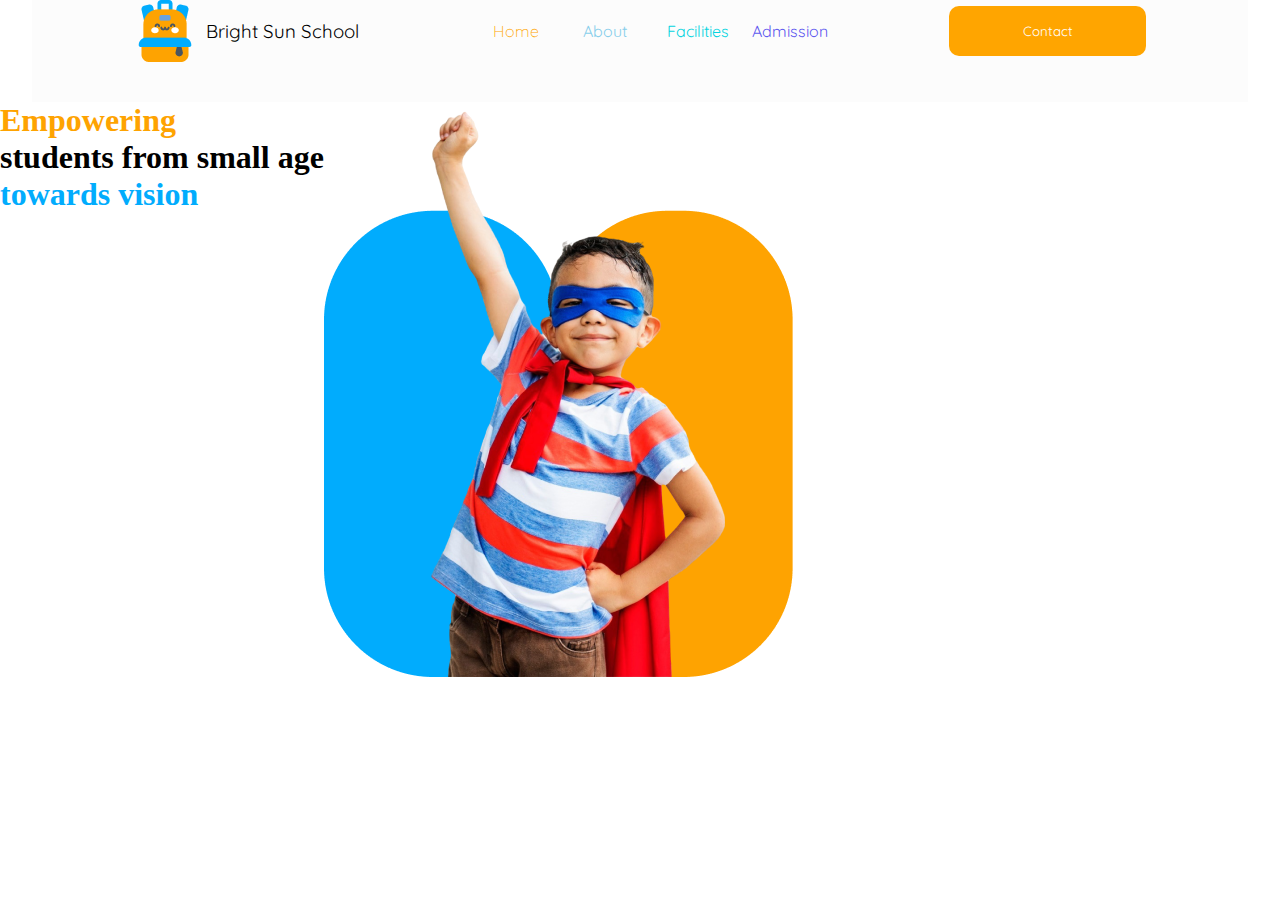
==== School.html @ 71e99441 "“navbar" ====
<!DOCTYPE html>
<html lang="en">
<head>
    <meta charset="UTF-8">
    <meta name="viewport" content="width=device-width, initial-scale=1.0">
    <title>Bright Sun School</title>
    <link rel="stylesheet" href="styles/style.css">
</head>
<body class="bg-image">
    <nav class="navbar ">
        <div class="nav_container display-flex">

           <div class="Group_2 display-flex">
            <img src="assets/logo.png" alt="">
                <h3 class="School quicksand display-flex">Bright Sun School</h3>
           </div> 
           <div class="Group_3 display-flex">
             <!-- li.Group_3-item*4>a.nab-links -->
             <li class="Group_3item "><a href="" class="Group_3link_bold quicksand" style="color: orange; width: 58px;">Home</a></li>
             <li class="Group_3item"><a href="" class="Group_3link quicksand" style="color: skyblue;width: 57px; ">About</a></li>
             <li class="Group_3item"><a href="" class="Group_3link quicksand" style="color: rgba(5, 212, 223, 1); width: 80px;"> Facilities</a></li>
             <li class="Group_3item"><a href="" class="Group_3link quicksand" style="color: rgba(93, 88, 239, 1); width: 96px;">Admission</a></li>
           </div>
           <button  class="btn-primary quicksand " style="background-color: orange;" >Contact</button> 
        </div>        
    </nav>

    <section class="banner display-flex" >

        <div class="empower">
            <h1> <p class="age" style="color:rgb(254, 163, 1) ;">Empowering</p>
                students from small age <p class="b" style="color: rgb(1, 172, 253);">towards vision</p> </h1>

        </div>

        <div class="banner_image">
            <img src="assets/hero-kids.png" alt="dreaming bird try to flying">
        </div>

    </section>
    
</body>
</html>
---- styles/style.css ----
@import url('https://fonts.googleapis.com/css2?family=Quicksand:wght@300..700&display=swap');

*{
    margin: 0;
    padding: 0;
    box-sizing: border-box;
}
.quicksand{
    font-family: "Quicksand", serif;
    font-optical-sizing: auto;
    font-weight: 400;
    font-style: normal;
  }
/* shared style  */
.display-flex{
    display: flex;
}

.navbar{
    width: 95%;
    max-width: 100%;
    height: 102px;
    background-color: rgba(252, 252, 252, 0.863);
    justify-content: center;
    align-items: center;
    gap: 10;
    margin: 0 auto;
    
}

.nav_container{

    position: static;
    /* width: 1160px; */
    height: 62px;
    flex-direction: row;
    justify-content: space-evenly;
    align-items: center;
    gap: 186;
    padding: 0px;
}

.Group_2 {
    position: static;
    /* width: 202px;
    height: 62px; */
    flex: none;
    order: 0;
    flex-grow: 0;
    align-items: center; 
    gap: 10px; 
    /* margin: 0px 186px */
}

.Group_3{
    justify-content: center;
    position: static;
    width: 387px;
    height: 30px;
    flex: none;
    /* order: 1; */
    flex-grow: 0;
    /* margin: 0px 186px; */
    
}

.Group_3item{
    position: relative;
    width: 387px;
    height: 30px;
    display: flex;
    flex-direction: row;
    justify-content: flex-start;
    align-items: center;
    gap: 32;
    padding: 0px;
    list-style: none;
    /* margin-right: 32px; */
}

.Group_3link{
    position: static;
    flex-direction: row;
    justify-content: flex-start;
    width: 80px;
    height: 30px;
    text-decoration: none; 
    letter-spacing: 0;
    line-height: 30px;
    font-weight: normal;
    gap: 32;
    align-items: center;
    padding: 0px;
    flex: none;
    flex-grow: 0;
    order: 2;
    /* margin: 0px 32px; */

 }

 .Group_3link_bold{
    position: static;
    flex-direction: row;
    justify-content: flex-start;
    width: 80px;
    height: 30px;
    text-decoration: none;
    letter-spacing: 0;
    line-height: 30px;
    font-weight: 20;
    gap: 32;
    align-items: center;
    padding: 0px;
    flex: none;
    flex-grow: 0;
    order: 2;
    margin: 0px 32px;
 }

 .btn-primary{
    width: 197px;
    height: 50px;
    border-radius: 10px;
    border: none;
    text-align: center;
    color: rgba(255, 255, 255, 1);
    opacity: 100%;
}
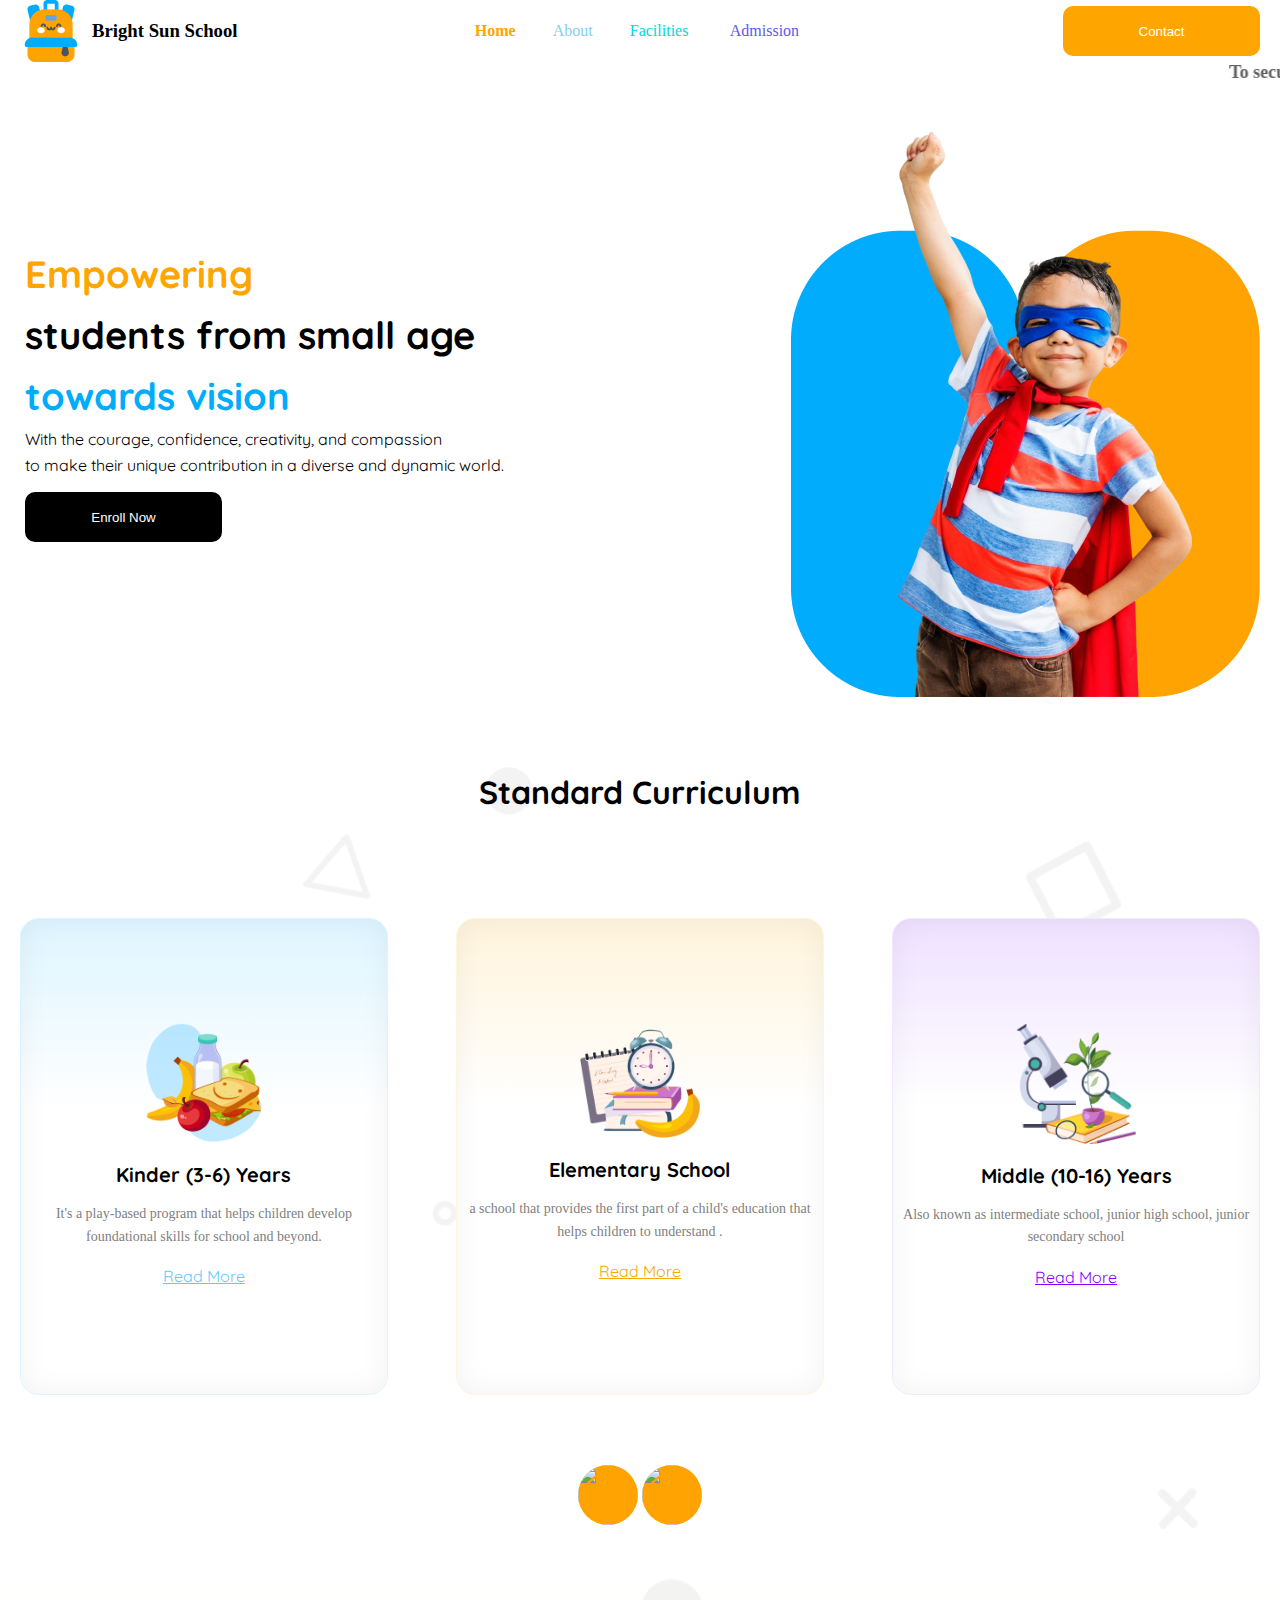
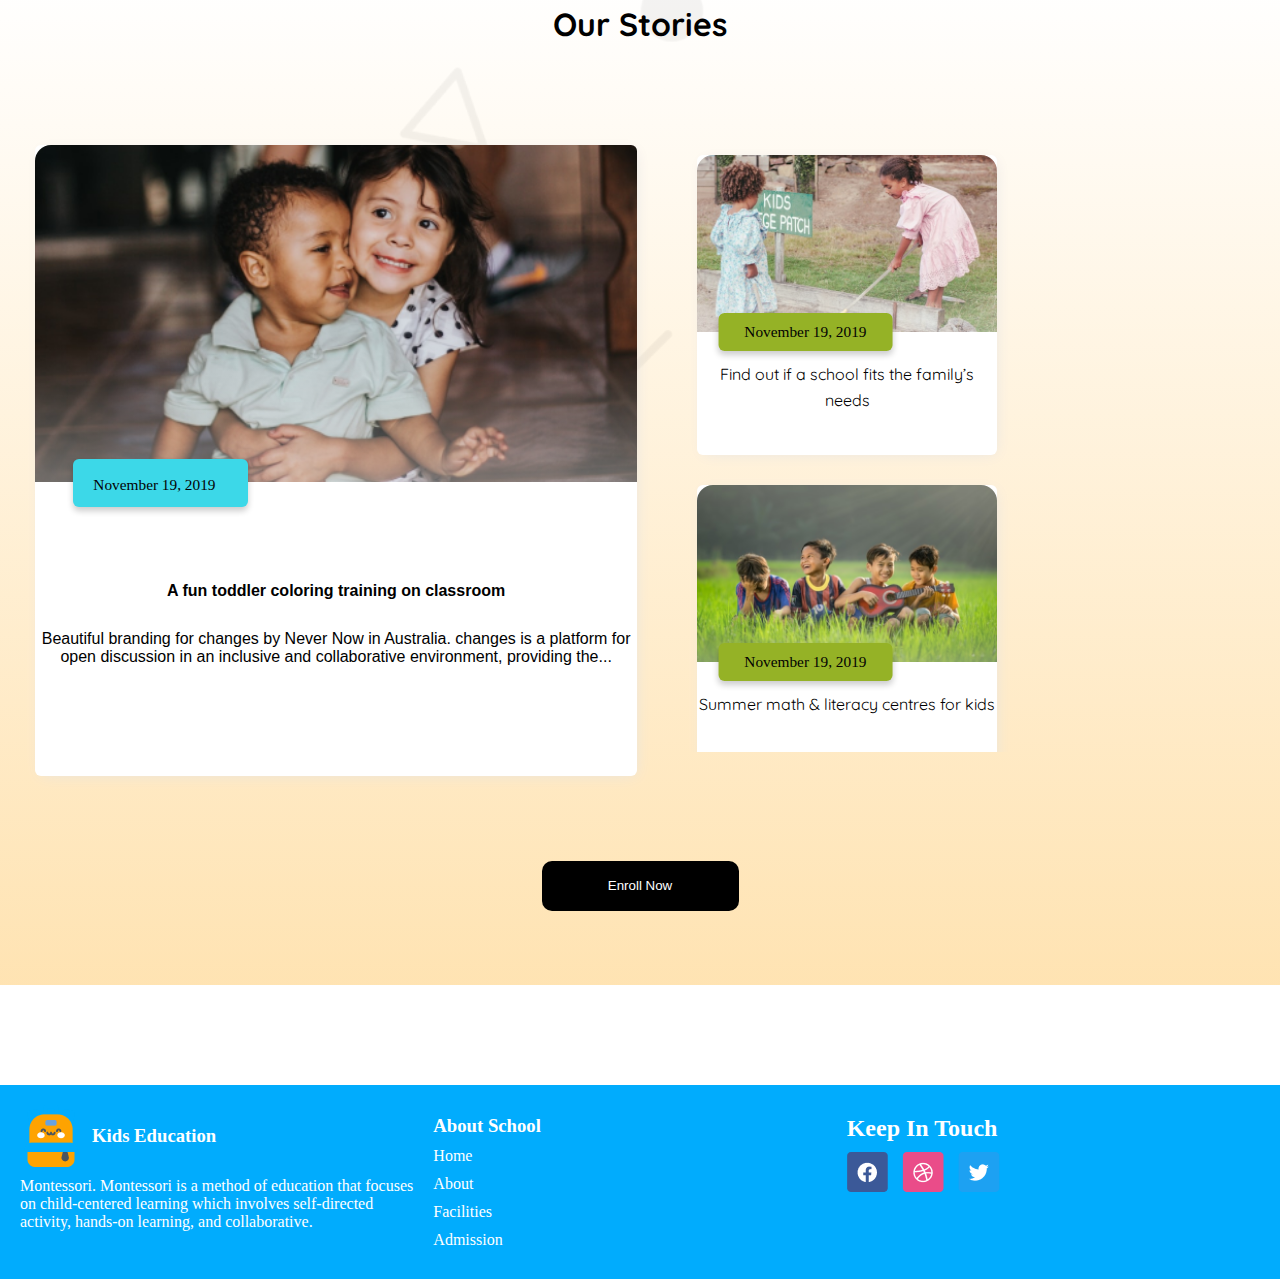
==== commit 48e72afe: "justify content flex" ====
--- a/School.html
+++ b/School.html
@@ -6,38 +6,269 @@
     <title>Bright Sun School</title>
     <link rel="stylesheet" href="styles/style.css">
 </head>
-<body class="bg-image">
+<body>
+<!-- navbar -->
     <nav class="navbar ">
         <div class="nav_container display-flex">
-
            <div class="Group_2 display-flex">
             <img src="assets/logo.png" alt="">
                 <h3 class="School quicksand display-flex">Bright Sun School</h3>
            </div> 
+           <input type="checkbox" id="menuToggle">
+           <label for="menuToggle" class="hamburger">
+            <div></div>
+            <div></div>
+            <div></div>
+           </label>
            <div class="Group_3 display-flex">
              <!-- li.Group_3-item*4>a.nab-links -->
-             <li class="Group_3item "><a href="" class="Group_3link_bold quicksand" style="color: orange; width: 58px;">Home</a></li>
+             <li class="Group_3item"><a href="" class="Group_3link_bold quicksand" style="color: orange; width: 58px;">Home</a></li>
              <li class="Group_3item"><a href="" class="Group_3link quicksand" style="color: skyblue;width: 57px; ">About</a></li>
              <li class="Group_3item"><a href="" class="Group_3link quicksand" style="color: rgba(5, 212, 223, 1); width: 80px;"> Facilities</a></li>
              <li class="Group_3item"><a href="" class="Group_3link quicksand" style="color: rgba(93, 88, 239, 1); width: 96px;">Admission</a></li>
            </div>
-           <button  class="btn-primary quicksand " style="background-color: orange;" >Contact</button> 
-        </div>        
-    </nav>
-
-    <section class="banner display-flex" >
-
-        <div class="empower">
-            <h1> <p class="age" style="color:rgb(254, 163, 1) ;">Empowering</p>
-                students from small age <p class="b" style="color: rgb(1, 172, 253);">towards vision</p> </h1>
-
+           <button id="nav_button" class="btn-primary quicksand " style="background-color: orange;" >Contact</button> 
+        </div>  
+        <!-- scrollling text using  -->
+        <marquee behavior="scroll" direction="scroll" style="color: #636060; font-weight: 700; font-size: large;"> To secure a bright future for your children, prioritize a strong education, fostering critical thinking skills, encouraging their passions, building emotional intelligence, and providing a supportive environment that values lifelong learning.</marquee>     
+    </nav> 
+<!-- boy section -->
+    <section class="empower display-flex quicksand">   
+             
+        <div class="text-content display-flex Quicksand">
+            <h1 class="w text">
+                <span style="color: orange;">Empowering</span> students from small age 
+                <span style="color:rgb(1, 172, 253)">towards vision</span>
+            </h1>
+            <p class="v text">
+                With the courage, confidence, creativity, and compassion <br> to make their  unique contribution in a diverse and dynamic world.
+            </p>
+            <button class="btn-primary" style="background-color: black;">Enroll Now</button>
         </div>
-
-        <div class="banner_image">
-            <img src="assets/hero-kids.png" alt="dreaming bird try to flying">
+        <img class="banner_image" src="assets/hero-kids.png" alt="A group of kids joyfully learning together">
+    </section>
+<!-- background image -->
+    <section id="Show_BG" class="Card_section">
+            <h1 class="A Quicksand">Standard Curriculum</h1>            
+            <div class="Card display-flex Quicksand ">
+
+                <div class="card_1 display-flex card_Size ">
+                    <img src="assets/kinder.png" alt="">
+                    <h4 class="heading4">Kinder (3-6) Years</h4>
+                    <p class="pg">It's a play-based program that helps children develop foundational skills for school and beyond.</p>
+                    <a href="" style="color: rgb(100, 200, 255);">Read More</a>
+                </div >
+
+                <div class="card_2 display-flex card_Size ">
+                    <img src="assets/elementary.png" alt="">
+                    <h4 class="heading4">Elementary School</h4>
+                    <p class="pg">a school that provides the first part of a child's education that helps children to understand .</p>
+                    <a  href="" style="color: rgb(240, 170, 0);">Read More</a>
+                </div>
+
+                <div class="card_3 display-flex card_Size ">
+                    <img src="assets/middle.png" alt="">
+                    <h4 class="heading4">Middle (10-16) Years</h4>
+                    <p class="pg">Also known as intermediate school, junior high school, junior secondary school </p>
+                    <a href="" style="color: rgb(135, 0, 255); ">Read More</a>
+                </div>  
+            </div>
+            <div id="icon" >        
+                <img class="i_con"  src="assets/arrow_back.png" alt="">
+                <img class="i_con" src="assets/arrow_forward.png" alt="">
+            </div>
+    </section>
+    <!-- Story section-->
+    <!-- <section id="Show_BG" class="Story_section">
+
+        <h1 class="A Quicksand">Our Stories</h1>
+
+        <div class="our_story display-flex">
+
+            <div class="Stories_1 display-flex Stories_Size ">
+                <img src="assets/story-1.png" alt="">
+                        <button id="experience-badge" class="btn-primary">
+                            <span>November 19, 2019</span>
+                        </button>
+                        <h4>A fun toddler coloring training on
+                            classroom</h4>
+                <p class="pg">Beautiful branding for changes by Never Now in Australia.
+                    changes is a platform for open discussion in an inclusive and
+                    collaborative environment, providing the...</p>
+              
+            </div >
+
+            
+            <div class="Story display-flex Quicksand ">
+
+                <div class="slack-card ">
+                    <div class="header-with-img Card_img2">
+                        <div class="name-and-position">
+                        </div>
+                      </div>
+                      <div class="time-and-date">
+                        <span id="time"></span> November 19, 2019
+                      </div>
+                      <ul class="profile-actions">
+                        <p >Find out if a school fits the family’s needs</p>
+                      </ul>
+                    </div>
+                </div>
+
+                <div class="slack-card">
+                    <div class="header-with-img Card_img3">
+                        <div class="name-and-position">
+                        </div>
+                      </div>
+                      <div class="time-and-date">
+                        <span id="time"></span> November 19, 2019
+                      </div>
+                      <ul class="profile-actions">
+                        <p >Find out if a school fits the family’s needs</p>
+                      </ul>
+                    </div>
+                </div>
+
+                <div class="slack-card">
+                    <div class="header-with-img Card_img4">
+                        <div class="name-and-position">
+                        </div>
+                      </div>
+                      <div class="time-and-date">
+                        <span id="time"></span> November 19, 2019
+                      </div>
+                      <ul class="profile-actions">
+                        <p >Find out if a school fits the family’s needs</p>
+                      </ul>
+                    </div>
+                </div>
+
+                <div class="slack-card">
+                    <div class="header-with-img Card_img5">
+                        <div class="name-and-position">
+                        </div>
+                      </div>
+                      <div class="time-and-date">
+                        <span id="time"></span> November 19, 2019
+                      </div>
+                      <ul class="profile-actions">
+                        <p >Find out if a school fits the family’s needs</p>
+                      </ul>
+                    </div>
+                </div>
+            </div>
         </div>
 
+        <button class="btn-primary" style="background-color: black;">Enroll Now</button>
+
+    </section> -->
+    <section id="Show_BG2" class="Story_section">
+
+
+        <h1 class="A Quicksand">Our Stories</h1>
+    
+        <div class="our_story display-flex">
+           
+
+            <div class="slack-card_Big ">   
+                <div class="header-with-img_Big"></div>
+
+                <button id="date" style="background-color:rgb(60, 216, 232);">November 19, 2019</button> 
+                <div class="profile display-flex">
+                    <h4>A fun toddler coloring training on
+                        classroom</h4>
+                    <ul class="profile-actions ">       
+                        <p>Beautiful branding for changes by Never Now in Australia.
+                            changes is a platform for open discussion in an inclusive and
+                            collaborative environment, providing the...</p>
+                    </ul>
+
+                </div>
+             
+            </div>
+    
+            <div class="Story display-flex Quicksand">
+
+                <div class="slack-card">
+                    <div class="header-with-img Card_img2"></div>
+
+                     <button id="date2" style="background-color:rgb(149, 178, 38);">November 19, 2019</button> 
+
+                    <ul class="profile-actions">
+                        <p>Find out if a school fits the family’s needs</p>
+                    </ul>
+                </div>
+    
+                <div class="slack-card">
+                    <div class="header-with-img Card_img3"></div>
+                    
+                    <button id="date2" style="background-color:rgb(149, 178, 38);">November 19, 2019</button> 
+
+                    <ul class="profile-actions">
+                        <p>Summer math & literacy
+                            centres for kids</p>
+                    </ul>
+                </div>
+    
+                <div class="slack-card">
+                    <div class="header-with-img Card_img4"></div>
+                    
+                    <button id="date2" style="background-color:rgb(149, 178, 38);">September 10, 2019</button> 
+
+                    <ul class="profile-actions">
+                        <p>Classroom management
+                            techniques for new tutors</p>
+                    </ul>
+                </div>
+    
+                <div class="slack-card">
+                    <div class="header-with-img Card_img5"></div>
+
+                    <button id="date2" style="background-color:rgb(149, 178, 38);"> July 19, 2019</button> 
+                    
+                    <ul class="profile-actions">
+                        <p>Conversation rhymes
+                            improve kids listening</p>
+                    </ul>
+                </div>
+            </div>
+        </div>
+    
+        <button id="button" class="btn-primary" style="background-color: black;">Enroll Now</button>
     </section>
-    
+
+    <!-- footer section  -->
+<!-- Footer section -->
+<footer class="footer_section display-flex">
+
+    <div class="footer_nav">
+
+      <div class="Group_2 display-flex">
+        <img src="assets/logo.png" alt="">
+        <h3 class="School quicksand display-flex">Kids Education</h3>
+      </div>
+      <p>Montessori. Montessori is a method of education that focuses on child-centered learning which involves self-directed activity, hands-on learning, and collaborative.</p>
+    </div>
+
+    <div class="About">
+
+      <h3>About School</h3>
+
+      <li class="footer_item"><a href="" style="color: white;">Home</a></li>
+      <li class="footer_item"><a href="" style="color: white;">About</a></li>
+      <li class="footer_item"><a href="" style="color: white;">Facilities</a></li>
+      <li class="footer_item"><a href="" style="color: white;">Admission</a></li>
+    </div>
+
+    <div class="Touch">
+
+      <h2>Keep In Touch</h2>
+
+      <img src="assets/fb.png" alt="">
+      <img src="assets/dribble.png" alt="">
+      <img src="assets/twitter.png" alt="">
+      <img src="assets/google.png" alt="">
+    </div>
+  </footer>         
 </body>
 </html>--- a/styles/style.css
+++ b/styles/style.css
@@ -1,129 +1,651 @@
 @import url('https://fonts.googleapis.com/css2?family=Quicksand:wght@300..700&display=swap');
 
-*{
+/* erasing extra space */
+* {
     margin: 0;
     padding: 0;
     box-sizing: border-box;
-}
-.quicksand{
-    font-family: "Quicksand", serif;
-    font-optical-sizing: auto;
-    font-weight: 400;
-    font-style: normal;
-  }
-/* shared style  */
-.display-flex{
-    display: flex;
-}
-
-.navbar{
-    width: 95%;
-    max-width: 100%;
-    height: 102px;
-    background-color: rgba(252, 252, 252, 0.863);
+    /* text-wrap: wrap; */
+}
+
+.Quicksand {
+    font-family: 'Quicksand', sans-serif;
+    line-height: 1.6;
+}
+
+/* shared option */
+.display-flex {
+    display: flex;
+}
+
+.text {
+    max-width: 640px;
+    margin: 0 auto;
+}
+
+.card_Size {
+    flex-direction: column;
+    align-items: center; 
     justify-content: center;
-    align-items: center;
-    gap: 10;
-    margin: 0 auto;
+    position: relative;
+    width: 367.8px;
+    height: 476.78px;
+    box-sizing: border-box;
+    border-radius: 18.86px;
+    box-shadow: inset 0px 0px 28.3px 0.94px rgba(0, 0, 0, 0.05);
+    text-align: center;
+}
+.heading4 {
+    font-size: 20px;
+    font-weight: bold;
+    margin-bottom: 12px;
+}
+
+.pg {
+    font-family: Raleway;
+    font-size: 14px;
+    line-height: 1.6;
+    margin-bottom: 16px;
+    color:  rgb(128, 128, 128);
+}
+    /* slack_Card_Shared */
+.header-with-img {
+    color: black;
+    position: relative;
+    width: auto;
+    /* width: 300px; */
+    height: 177px;
     
-}
-
-.nav_container{
-
-    position: static;
-    /* width: 1160px; */
-    height: 62px;
-    flex-direction: row;
-    justify-content: space-evenly;
-    align-items: center;
-    gap: 186;
-    padding: 0px;
-}
-
-.Group_2 {
-    position: static;
-    /* width: 202px;
-    height: 62px; */
-    flex: none;
-    order: 0;
-    flex-grow: 0;
-    align-items: center; 
-    gap: 10px; 
-    /* margin: 0px 186px */
-}
-
-.Group_3{
-    justify-content: center;
-    position: static;
-    width: 387px;
-    height: 30px;
-    flex: none;
-    /* order: 1; */
-    flex-grow: 0;
-    /* margin: 0px 186px; */
-    
-}
-
-.Group_3item{
-    position: relative;
-    width: 387px;
-    height: 30px;
-    display: flex;
-    flex-direction: row;
-    justify-content: flex-start;
-    align-items: center;
-    gap: 32;
-    padding: 0px;
-    list-style: none;
-    /* margin-right: 32px; */
-}
-
-.Group_3link{
-    position: static;
-    flex-direction: row;
-    justify-content: flex-start;
-    width: 80px;
-    height: 30px;
-    text-decoration: none; 
-    letter-spacing: 0;
-    line-height: 30px;
-    font-weight: normal;
-    gap: 32;
-    align-items: center;
-    padding: 0px;
-    flex: none;
-    flex-grow: 0;
-    order: 2;
-    /* margin: 0px 32px; */
-
- }
-
- .Group_3link_bold{
-    position: static;
-    flex-direction: row;
-    justify-content: flex-start;
-    width: 80px;
-    height: 30px;
-    text-decoration: none;
-    letter-spacing: 0;
-    line-height: 30px;
-    font-weight: 20;
-    gap: 32;
-    align-items: center;
-    padding: 0px;
-    flex: none;
-    flex-grow: 0;
-    order: 2;
-    margin: 0px 32px;
- }
-
- .btn-primary{
+    /* left: 0; */
+    /* top: 0; */
+    /* width: auto;
+    height: 210px; */
+    background-repeat: no-repeat;
+    background-size: cover;
+    background-position: center center;
+    border-radius: 16px 16px 0px 0px;   
+}
+
+.slack-card {
+    margin: 15px;
+    border-radius: 6px;
+    overflow: hidden;
+    width: 300px;
+    height: 300px; 
+    background: white;
+    box-sizing: border-box;
+    box-shadow: 2.5px 2.5px 15px -5px rgb(230, 228, 228);  
+    position: relative; 
+    color: black;
+
+}
+
+
+
+
+
+/* Button option*/
+.btn-primary {
     width: 197px;
     height: 50px;
     border-radius: 10px;
     border: none;
     text-align: center;
-    color: rgba(255, 255, 255, 1);
-    opacity: 100%;
-}
-
+    color: #fff;
+    cursor: pointer;
+}
+
+
+/* Nav option*/
+.navbar {
+    width: 100%;
+    height: 102px;
+    top: 0;
+}
+
+.nav_container {
+    max-width: 1440px; 
+    height: 62px;
+    margin: 0 auto;
+    display: flex;
+    align-items: center;
+    justify-content: space-between;
+    padding: 0 20px;
+}
+
+.Group_2 {
+    display: flex;
+    align-items: center;
+    gap: 10px;
+}
+
+.Group_3 {
+    display: flex;
+    align-items: center;
+    justify-content: center;
+    gap: 20px;
+}
+
+.Group_3item {
+    /* list-style: none;
+    padding: 0;
+    margin: 0;
+    display: flex; */
+    /* gap: 20px; */
+
+    list-style: none;
+      padding: 0;
+      margin: 0;
+      display: flex;
+}
+
+.Group_3link, .Group_3link_bold {
+    text-decoration: none;
+    font-size: 1rem;
+    font-weight: 400;
+    transition: color 0.3s ease;
+}
+
+.Group_3link_bold {
+    font-weight: 700;
+}
+
+.hamburger {
+    display: none;
+    cursor: pointer;
+}
+
+.hamburger div {
+    width: 25px;
+    height: 3px;
+    background-color: rgb(77, 75, 75);
+    margin: 5px 0;
+}
+
+#menuToggle {
+    display: none;
+}
+
+
+
+/* Banner Section */
+.banner {
+    padding: 20px 0;
+}
+
+.empower {
+    max-width: 1440px; 
+    margin: 50px auto;
+    align-items: center;
+    justify-content: space-between;
+    gap: 50px;
+    padding: 20px;
+    margin-top: 0;
+  
+}
+
+.text-content {
+    position: static;
+    width: 640px;
+    height: 331px;
+    display: flex;
+    flex-direction: column;
+    justify-content: flex-start;
+    align-items: flex-start;
+    text-align: flex-start;
+    gap: 24;
+    padding: 0px;
+    order: 0;
+    flex-grow: 0;
+    margin: 0px 5px;
+}
+
+.w {
+    font-size: 38px;
+    position: static;
+    width: 640px;
+    height: 183px;
+    display: flex;
+    flex-direction: column;
+    justify-content: flex-start;
+    align-items: flex-start;
+    /* background-color: aqua;
+    padding: 0;
+    border: ; */
+    
+}
+
+.v {
+    position: static;    
+    width: 640px; 
+    height: 50px;
+    flex-direction: column;
+    justify-content: flex-start;
+    align-items: flex-start;
+    /* padding: 0px; */
+    /* background-color: aquamarine; */
+    margin-bottom: 15px;
+ 
+}
+
+.banner_image {
+    position: static; 
+    width: 468.61px; 
+    height: 575px; 
+    object-fit: cover; 
+
+    /* order: 1; 
+    margin: 0px 50px;  */
+}
+
+/* Card section */
+
+#Show_BG{
+    background-image: url(../assets/bg.png);
+    max-width: 100%;
+    background-size: cover;
+    
+}
+
+h1 {
+    text-align: center;
+    margin-bottom: 80px;
+  }
+
+
+.Card_section{
+   
+    flex-direction: column;
+    justify-content: center;
+    align-items: center;
+    text-align: center;
+}
+
+.Card{
+    max-width: 1440px; 
+    margin: 50px auto;
+    align-items: center;
+    justify-content: space-between;
+    gap: 50px;
+    padding: 20px;
+    margin-top: 0;
+
+}
+
+/* flex-direction: column; */
+/* /* justify-content: flex-start; */
+     
+.card_1 {
+    border: 0.94px solid rgb(222, 245, 255);
+    background: linear-gradient(180deg, rgb(222, 245, 255), rgba(255, 255, 255, 0) 40%), rgb(255, 255, 255);
+}
+
+.card_2 {
+    border: 0.94px solid rgb(255, 244, 220);
+    background: linear-gradient(180deg, rgb(255, 244, 220), rgba(255, 255, 255, 0) 40%), rgb(255, 255, 255);
+}
+
+.card_3 {
+    border: 0.94px solid rgb(242, 232, 255);
+    background: linear-gradient(180deg, rgb(238, 225, 255), rgba(255, 255, 255, 0) 40%), rgb(255, 255, 255);
+}
+
+.card_1 img, .card_2 img, .card_3 img {
+    width: 120px;
+    height: auto;
+    margin-bottom: 16px;
+}
+
+.icon{
+
+    position: static;
+    width: 130px;
+    height: 60px;
+    flex: none;
+    order: 2;
+    flex-grow: 0;
+    margin: 80px 0px;
+}
+
+.i_con{
+    position: relative;
+    width: 60px;
+    height: 60px;
+    border-radius: 30px;
+    background: rgb(254, 163, 1);
+}
+
+/* education story */
+.Story_section{
+    /* max-height: 80px; */
+    flex-direction: column;
+    justify-content: center;
+    align-items: center;
+    text-align: center;
+
+    margin-top: 50px;
+    margin-bottom: 100px;
+  
+}
+
+
+
+.our_story{
+/* done */
+    max-width: 1440px;
+    height: 630.52px;
+    margin: 0 auto;
+    flex-direction: row;
+    gap: 20px;
+    
+    margin-bottom: 100px;
+}
+
+
+
+
+.Story{
+
+    max-width: 100%; 
+    max-height: 622px; 
+    margin: 0 auto; 
+    padding: 10px; 
+    flex-wrap: wrap; 
+    justify-content: space-between; 
+    align-items: flex-start; 
+    overflow: hidden; 
+}
+
+
+.slack-card > * {
+    padding-left: 50px;
+  }
+
+  .Card_img2 {
+    background-image: linear-gradient(to top, #ffffff60, #d4d0d000 40%), url(../assets/story-2.png);  
+  }
+
+  .Card_img3 {
+    background-image: linear-gradient(to top, #ffffff60, #d4d0d000 40%), url(../assets/story-3.png);  
+  }
+
+  .Card_img4 {
+    background-image: linear-gradient(to top, #ffffff60, #d4d0d000 40%), url(../assets/story-4.png); 
+  }
+
+  .Card_img5 {
+    background-image: linear-gradient(to top, #ffffff60, #d4d0d000 40%), url(../assets/story-5.png); 
+  }
+
+  #date2 {
+    position: absolute;
+    width: 174.51px;
+    height: 38.35px;
+    left: 38.35px;
+    top: 157.81px;
+    transform: translateX(-10%);
+    padding: 10px 20px;
+    font-family: Raleway;
+    font-size: 15.34px;
+    font-weight: 500;
+    color: rgb(2, 2, 2);
+    border: none; 
+    border-radius: 6px; 
+    box-shadow: 0px 4px 6px rgba(0, 0, 0, 0.2);
+  }
+
+  .profile-actions {
+    margin: 30px 0 30px 0;
+    padding: 0;
+    list-style-type: none;
+  }
+
+  .slack-card:hover {
+    background-color: #c3f1bc;
+  }
+
+  .header-with-img {
+    color: black;
+    position: relative;
+    width: auto;
+    height: 177px;
+    background-repeat: no-repeat;
+    background-size: cover;
+    background-position: center center;
+    border-radius: 16px 16px 0 0;   
+  }
+
+  .slack-card {
+    margin: 15px;
+    border-radius: 6px;
+    overflow: hidden;
+    width: 300px;
+    height: 300px; 
+    background: white;
+    box-sizing: border-box;
+    box-shadow: 2.5px 2.5px 15px -5px rgb(230, 228, 228);  
+    position: relative; 
+    color: black;
+  }
+   
+.slack-card:hover {
+    background-color: #c3f1bc;
+}
+
+/* slack_card_big */
+
+
+.slack-card_Big {
+    margin: 15px;
+    border-radius: 6px;
+    overflow: hidden;
+    width: 1400.27px;
+    height: 630.52px;
+    background: white;
+    box-shadow: 2.5px 2.5px 15px -5px rgb(230, 228, 228);
+    font-family: "Open Sans", sans-serif;
+    box-sizing: border-box;
+    position: relative; 
+    color: black;
+}
+
+.header-with-img_Big {
+    position: relative;
+    width: 704px;
+    height: 337px;
+    left: 0;
+    top: 0;
+    background-image: linear-gradient(to top, #ffffff60, #d4d0d000 40%), url(../assets/story-1.png);
+    background-repeat: no-repeat;
+    background-size: cover;
+    background-position: center center;
+    border-radius: 16px 16px 0px 0px;
+}
+
+#date {
+    position: absolute;
+    width: 174.51px;
+    height: 47.93px;
+    left: 38.35px;
+    top: 314.14px;
+    /* position: absolute;
+    top: 50%; 
+    left: 30%;  */
+    
+    transform: translate(0 -50%); 
+    z-index: 2; 
+    padding: 12px 20px;
+    
+    color: rgb(3, 3, 3);
+    border: none; 
+    border-radius: 6px; 
+    box-shadow: 0px 4px 6px rgba(0, 0, 0, 0.2); 
+    /* cursor: pointer;
+    transition: background-color 0.3s ease-in-out; */
+    font-family: Raleway;
+    font-size: 15.34px;
+    font-weight: 500;
+    line-height: 28.76px;
+    letter-spacing: 0%;
+    text-align: left;
+    text-transform: capitalize;
+}
+
+/* #date:hover {
+    background-color: #0056b3; 
+} */
+
+.profile-actions {
+    /* margin-top: 20px;
+    padding: 0 15px; */
+}
+
+.slack-card_Big:hover {
+    background-color: #c3f1bc;
+}
+
+.profile{
+  
+margin-top: 100px;
+    justify-content: center;
+    align-items: center;
+    flex-direction: column;
+}
+
+#Show_BG2 {
+    max-width: 100%;
+    height: 1006px;
+    background-size: cover;
+    background: url(../assets/bg.png),linear-gradient(0.00deg, rgba(254, 163, 1, 0.3),rgba(255, 255, 255, 0.3) 100%);
+    background-size: cover;
+    padding: 20px;
+}
+
+
+/* footer section */
+
+.footer_section {
+    display: flex;
+    justify-content: space-between;
+    padding: 20px;
+    background-color: rgb(1, 172, 253);
+    color: white;
+  }
+
+  .footer_section .footer_nav,
+  .footer_section .About,
+  .footer_section .Touch {
+    flex: 1;
+    margin-right: 20px;
+  }
+
+  .footer_section img {
+    max-width: 100%;
+  }
+
+  .footer_section p,
+  .footer_section li,
+  .footer_section h3,
+  .footer_section h2 {
+    margin: 10px 0;
+  }
+
+  .footer_section .footer_item {
+    list-style: none;
+  }
+
+  .footer_section .footer_item a {
+    text-decoration: none;
+    color: white;
+  }
+
+  .footer_section .Touch img {
+    margin-right: 10px;
+  }
+
+  .footer_section .Group_2 {
+    display: flex;
+    align-items: center;
+  }
+
+/* scrolling Text */
+
+@media screen and (max-width: 768px) {
+    .Group_3 {
+      display: none;
+    }
+
+    #menuToggle:checked ~ .Group_3 {
+      flex-direction: column;
+      align-items: center;
+      position: absolute;
+      top: 100%;
+      left: 50%;
+      transform: translateX(-50%);
+      background-color: #333;
+      width: auto;
+      padding: 10px 0;
+    }
+
+    #nav_button {
+      display: none;
+    }
+
+    .hamburger {
+      display: block;
+    }
+
+    .empower{
+        flex-direction: column-reverse;
+        justify-content: center;
+        padding: 50px;
+    }
+    .banner_image{
+        margin-top: 50px;
+    }
+    .text-content{
+        position: static;
+        width: 357px;
+        height: 252px;
+    }
+    .w{
+        font-size: 33px;
+    }
+    .v{
+        font-size: small; 
+    }
+
+    .Card{
+        flex-direction: column;
+        justify-content: center;
+        align-items: center;
+    }
+
+    .slack-card_Big{
+        display: none;
+    }
+    .Story_section{
+       
+        flex-direction: column;
+    }
+
+    .footer_section {
+        flex-direction: column;
+        align-items: center;
+      }
+
+      .footer_section .footer_nav,
+      .footer_section .About,
+      .footer_section .Touch {
+        margin-right: 0;
+        margin-bottom: 20px;
+      }
+
+      .Story{
+        flex-wrap: wrap;
+        justify-items: center;
+      }
+    
+  }
+
+
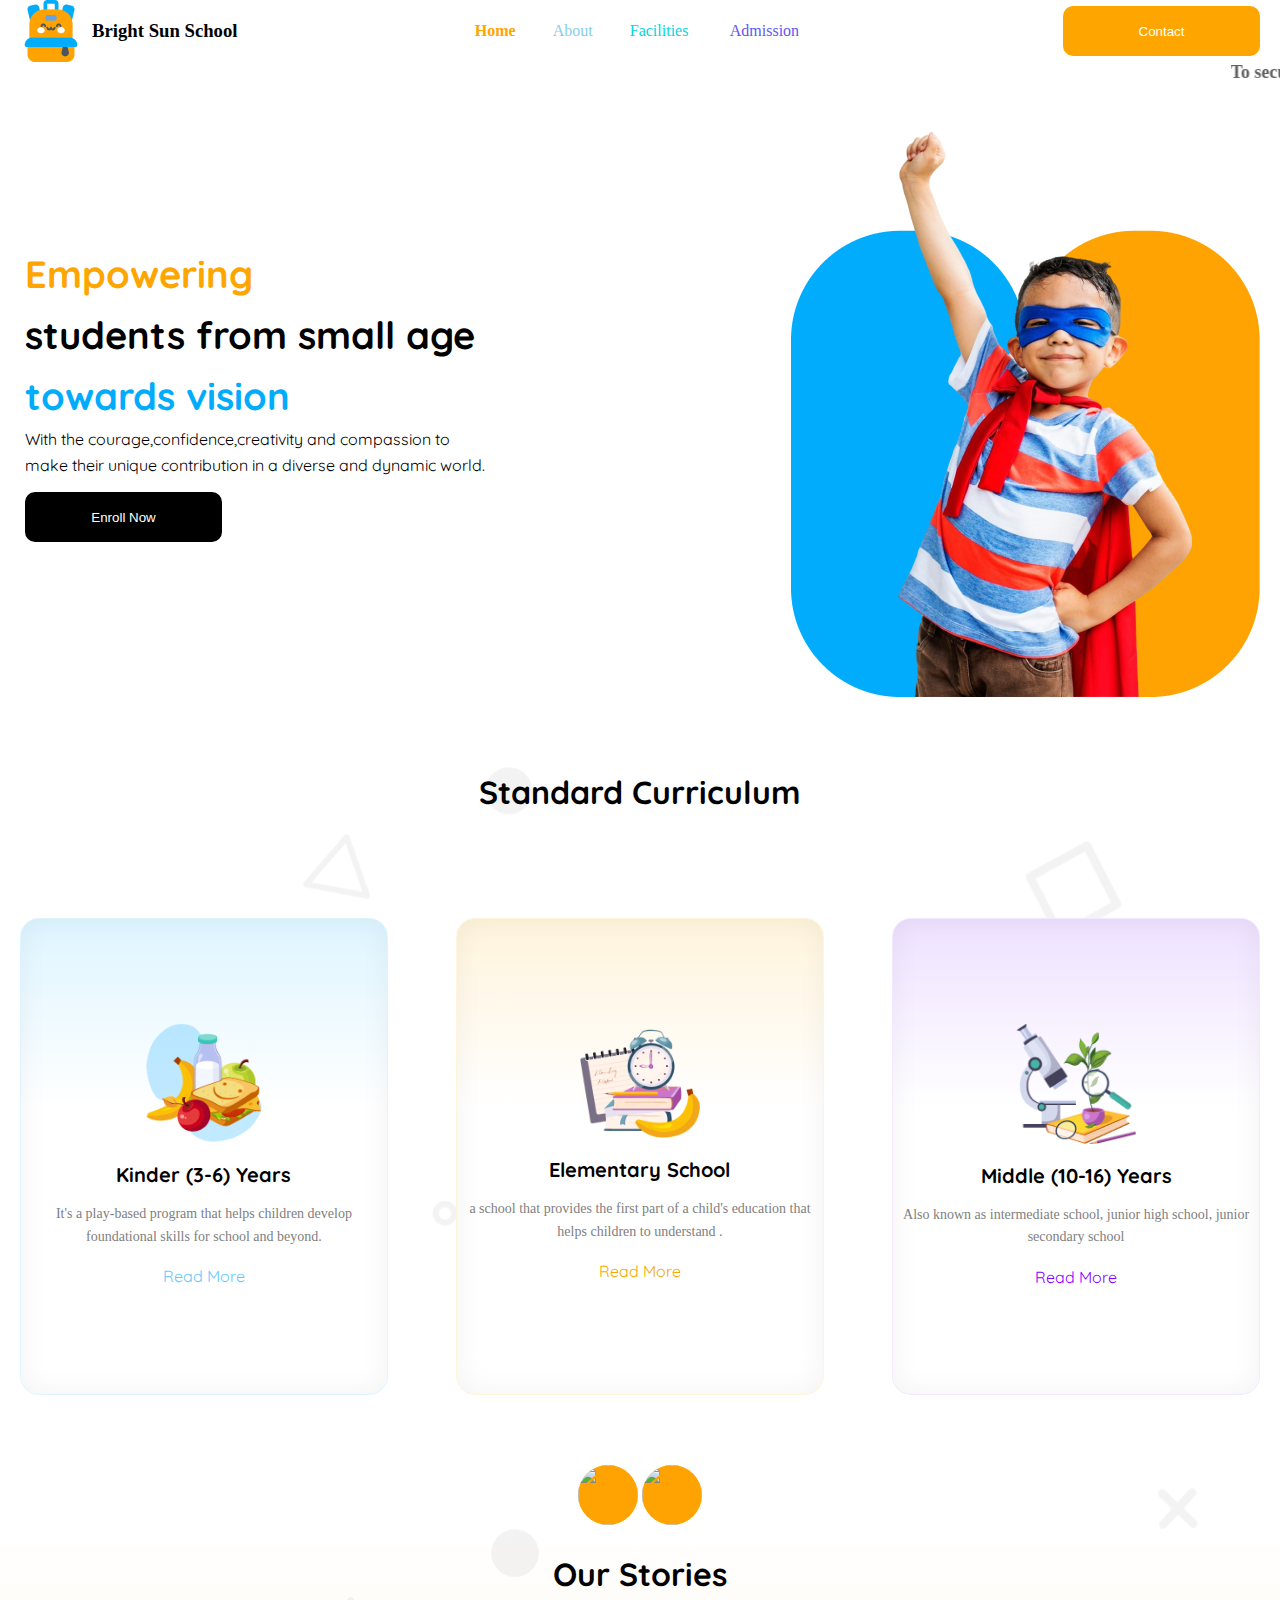
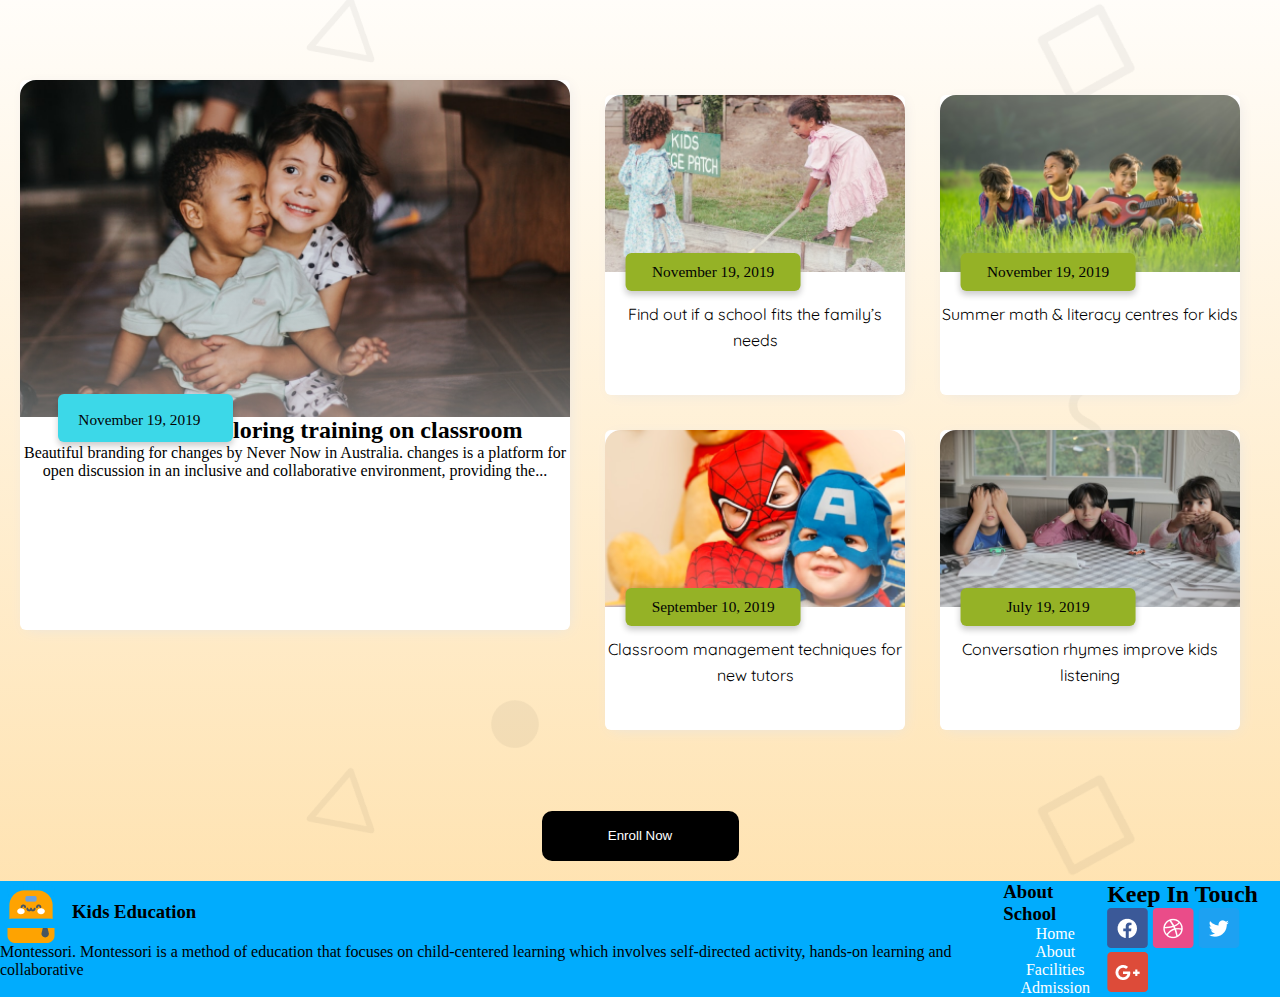
==== commit 848bdaf2: "update media query" ====
--- a/School.html
+++ b/School.html
@@ -30,9 +30,10 @@
            <button id="nav_button" class="btn-primary quicksand " style="background-color: orange;" >Contact</button> 
         </div>  
         <!-- scrollling text using  -->
-        <marquee behavior="scroll" direction="scroll" style="color: #636060; font-weight: 700; font-size: large;"> To secure a bright future for your children, prioritize a strong education, fostering critical thinking skills, encouraging their passions, building emotional intelligence, and providing a supportive environment that values lifelong learning.</marquee>     
+        <marquee behavior="scroll" direction="scroll" style="color: #636060; font-weight: 700; font-size: large;"> To secure a bright future for your children, prioritize a strong education, fostering critical thinking skills, encouraging their passions, building emotional intelligence, and providing a supportive environment that values lifelong learning; </marquee>     
     </nav> 
 <!-- boy section -->
+
     <section class="empower display-flex quicksand">   
              
         <div class="text-content display-flex Quicksand">
@@ -41,7 +42,7 @@
                 <span style="color:rgb(1, 172, 253)">towards vision</span>
             </h1>
             <p class="v text">
-                With the courage, confidence, creativity, and compassion <br> to make their  unique contribution in a diverse and dynamic world.
+                With the courage,confidence,creativity and compassion to<br>make their unique contribution in a diverse and dynamic world.
             </p>
             <button class="btn-primary" style="background-color: black;">Enroll Now</button>
         </div>
@@ -49,6 +50,8 @@
     </section>
 <!-- background image -->
     <section id="Show_BG" class="Card_section">
+
+              
             <h1 class="A Quicksand">Standard Curriculum</h1>            
             <div class="Card display-flex Quicksand ">
 
@@ -73,121 +76,38 @@
                     <a href="" style="color: rgb(135, 0, 255); ">Read More</a>
                 </div>  
             </div>
+        
+
             <div id="icon" >        
                 <img class="i_con"  src="assets/arrow_back.png" alt="">
                 <img class="i_con" src="assets/arrow_forward.png" alt="">
             </div>
+
     </section>
     <!-- Story section-->
-    <!-- <section id="Show_BG" class="Story_section">
-
-        <h1 class="A Quicksand">Our Stories</h1>
-
-        <div class="our_story display-flex">
-
-            <div class="Stories_1 display-flex Stories_Size ">
-                <img src="assets/story-1.png" alt="">
-                        <button id="experience-badge" class="btn-primary">
-                            <span>November 19, 2019</span>
-                        </button>
-                        <h4>A fun toddler coloring training on
-                            classroom</h4>
-                <p class="pg">Beautiful branding for changes by Never Now in Australia.
-                    changes is a platform for open discussion in an inclusive and
-                    collaborative environment, providing the...</p>
-              
-            </div >
-
-            
-            <div class="Story display-flex Quicksand ">
-
-                <div class="slack-card ">
-                    <div class="header-with-img Card_img2">
-                        <div class="name-and-position">
-                        </div>
-                      </div>
-                      <div class="time-and-date">
-                        <span id="time"></span> November 19, 2019
-                      </div>
-                      <ul class="profile-actions">
-                        <p >Find out if a school fits the family’s needs</p>
-                      </ul>
-                    </div>
-                </div>
-
-                <div class="slack-card">
-                    <div class="header-with-img Card_img3">
-                        <div class="name-and-position">
-                        </div>
-                      </div>
-                      <div class="time-and-date">
-                        <span id="time"></span> November 19, 2019
-                      </div>
-                      <ul class="profile-actions">
-                        <p >Find out if a school fits the family’s needs</p>
-                      </ul>
-                    </div>
-                </div>
-
-                <div class="slack-card">
-                    <div class="header-with-img Card_img4">
-                        <div class="name-and-position">
-                        </div>
-                      </div>
-                      <div class="time-and-date">
-                        <span id="time"></span> November 19, 2019
-                      </div>
-                      <ul class="profile-actions">
-                        <p >Find out if a school fits the family’s needs</p>
-                      </ul>
-                    </div>
-                </div>
-
-                <div class="slack-card">
-                    <div class="header-with-img Card_img5">
-                        <div class="name-and-position">
-                        </div>
-                      </div>
-                      <div class="time-and-date">
-                        <span id="time"></span> November 19, 2019
-                      </div>
-                      <ul class="profile-actions">
-                        <p >Find out if a school fits the family’s needs</p>
-                      </ul>
-                    </div>
-                </div>
-            </div>
-        </div>
-
-        <button class="btn-primary" style="background-color: black;">Enroll Now</button>
-
-    </section> -->
     <section id="Show_BG2" class="Story_section">
-
-
+        
+        
         <h1 class="A Quicksand">Our Stories</h1>
     
-        <div class="our_story display-flex">
+        <div class="slack_container">
            
 
-            <div class="slack-card_Big ">   
+             <div class="slack-card_Big">   
                 <div class="header-with-img_Big"></div>
 
                 <button id="date" style="background-color:rgb(60, 216, 232);">November 19, 2019</button> 
+
                 <div class="profile display-flex">
-                    <h4>A fun toddler coloring training on
-                        classroom</h4>
-                    <ul class="profile-actions ">       
+
+                    <h2>A fun toddler coloring training on classroom</h2>
                         <p>Beautiful branding for changes by Never Now in Australia.
                             changes is a platform for open discussion in an inclusive and
                             collaborative environment, providing the...</p>
-                    </ul>
-
                 </div>
-             
             </div>
-    
-            <div class="Story display-flex Quicksand">
+     
+            <div class="Story Quicksand">
 
                 <div class="slack-card">
                     <div class="header-with-img Card_img2"></div>
@@ -231,44 +151,42 @@
                             improve kids listening</p>
                     </ul>
                 </div>
-            </div>
+            </div> 
         </div>
     
         <button id="button" class="btn-primary" style="background-color: black;">Enroll Now</button>
     </section>
 
     <!-- footer section  -->
-<!-- Footer section -->
-<footer class="footer_section display-flex">
+     <footer class="footer" style="background-color: rgb(1, 172, 253);">
 
-    <div class="footer_nav">
-
-      <div class="Group_2 display-flex">
-        <img src="assets/logo.png" alt="">
-        <h3 class="School quicksand display-flex">Kids Education</h3>
-      </div>
-      <p>Montessori. Montessori is a method of education that focuses on child-centered learning which involves self-directed activity, hands-on learning, and collaborative.</p>
-    </div>
-
-    <div class="About">
-
-      <h3>About School</h3>
-
-      <li class="footer_item"><a href="" style="color: white;">Home</a></li>
-      <li class="footer_item"><a href="" style="color: white;">About</a></li>
-      <li class="footer_item"><a href="" style="color: white;">Facilities</a></li>
-      <li class="footer_item"><a href="" style="color: white;">Admission</a></li>
-    </div>
-
-    <div class="Touch">
-
-      <h2>Keep In Touch</h2>
-
-      <img src="assets/fb.png" alt="">
-      <img src="assets/dribble.png" alt="">
-      <img src="assets/twitter.png" alt="">
-      <img src="assets/google.png" alt="">
-    </div>
-  </footer>         
+        <div class="div-Container display-flex">
+            <div class="footer_nav">                              
+                <div class="Group_2 display-flex"> 
+                 <img src="assets/logo.png" alt="">
+                 <h3 class="School quicksand display-flex">Kids
+                     Education</h3>
+                  </div>
+                <p>Montessori. Montessori is a method of education that focuses on child-centered learning which involves self-directed activity, hands-on learning and collaborative</p>
+         </div>
+    
+         <div class="About display-flex">
+             <h3>About School</h3>
+             <a href="" style="color: white;"> Home</a>
+             <a href="" style="color: white;">About</a>
+             <a href="" style="color: white;">Facilities</a>
+             <a href="" style="color: white;">Admission</a>
+         </div>
+    
+         <div class="Touch">
+             <h2>Keep In Touch</h2>
+             <img src="assets/fb.png" alt="">
+             <img src="assets/dribble.png" alt="">
+             <img src="assets/twitter.png" alt="">
+             <img src="assets/google+.png" alt="">
+         </div>
+         
+        </div>
+     </footer>
 </body>
 </html>--- a/styles/style.css
+++ b/styles/style.css
@@ -219,6 +219,7 @@
     position: static;    
     width: 640px; 
     height: 50px;
+    display: flex;
     flex-direction: column;
     justify-content: flex-start;
     align-items: flex-start;
@@ -322,19 +323,17 @@
     justify-content: center;
     align-items: center;
     text-align: center;
-
-    margin-top: 50px;
-    margin-bottom: 100px;
   
 }
 
 
 
-.our_story{
+.slack_container{
 /* done */
     max-width: 1440px;
     height: 630.52px;
     margin: 0 auto;
+    display: flex;
     flex-direction: row;
     gap: 20px;
     
@@ -345,88 +344,83 @@
 
 
 .Story{
-
-    max-width: 100%; 
-    max-height: 622px; 
-    margin: 0 auto; 
-    padding: 10px; 
-    flex-wrap: wrap; 
-    justify-content: space-between; 
-    align-items: flex-start; 
-    overflow: hidden; 
-}
-
+    display: grid;
+    grid-template-columns: repeat(2, 1fr);
+    gap: 5px;
+    /* display: grid;
+    grid-template-columns: repeat(2, 1fr);
+    width: 700px;
+    height: 650px; */       
+}
+/* .Story img{
+    filter: grayscale(100%);
+
+} */
 
 .slack-card > * {
     padding-left: 50px;
-  }
-
-  .Card_img2 {
-    background-image: linear-gradient(to top, #ffffff60, #d4d0d000 40%), url(../assets/story-2.png);  
-  }
-
-  .Card_img3 {
+  } 
+
+
+.Card_img2{
+
+ background-image: linear-gradient(to top, #ffffff60, #d4d0d000 40%), url(../assets/story-2.png);  
+}
+
+.Card_img3{
     background-image: linear-gradient(to top, #ffffff60, #d4d0d000 40%), url(../assets/story-3.png);  
-  }
-
-  .Card_img4 {
-    background-image: linear-gradient(to top, #ffffff60, #d4d0d000 40%), url(../assets/story-4.png); 
-  }
-
-  .Card_img5 {
-    background-image: linear-gradient(to top, #ffffff60, #d4d0d000 40%), url(../assets/story-5.png); 
-  }
-
-  #date2 {
+     
+}
+
+.Card_img4{
+   
+    background-image: linear-gradient(to top, #ffffff60, #d4d0d000 40%), url(../assets/story-4.png) ; 
+}
+
+.Card_img5{
+
+    background-image: linear-gradient(to top, #ffffff60, #d4d0d000 40%), url(../assets/story-5.png) ; 
+    
+
+}
+
+#date2 {
+    /* position: absolute;  */
+    /* top: 130px; */
+    /* left: 50%; */
+
+    /* top: 50%; 
+    left: 35%;  */
+
     position: absolute;
     width: 174.51px;
     height: 38.35px;
     left: 38.35px;
     top: 157.81px;
+
     transform: translateX(-10%);
+    /* transform: translate(-50%, -50%);  */
+    /* z-index: 2;  */
+    
     padding: 10px 20px;
+    /* padding: 8px 15px; */
     font-family: Raleway;
     font-size: 15.34px;
+    /* font-size: 1.5rem; */
+
     font-weight: 500;
     color: rgb(2, 2, 2);
     border: none; 
     border-radius: 6px; 
     box-shadow: 0px 4px 6px rgba(0, 0, 0, 0.2);
-  }
-
-  .profile-actions {
-    margin: 30px 0 30px 0;
+}
+  
+.profile-actions {
+    margin: 30px 0 30px 0px;
     padding: 0;
     list-style-type: none;
-  }
-
-  .slack-card:hover {
-    background-color: #c3f1bc;
-  }
-
-  .header-with-img {
-    color: black;
-    position: relative;
-    width: auto;
-    height: 177px;
-    background-repeat: no-repeat;
-    background-size: cover;
-    background-position: center center;
-    border-radius: 16px 16px 0 0;   
-  }
-
-  .slack-card {
-    margin: 15px;
-    border-radius: 6px;
-    overflow: hidden;
-    width: 300px;
-    height: 300px; 
-    background: white;
-    box-sizing: border-box;
-    box-shadow: 2.5px 2.5px 15px -5px rgb(230, 228, 228);  
-    position: relative; 
-    color: black;
-  }
+
+}
    
 .slack-card:hover {
     background-color: #c3f1bc;
@@ -436,22 +430,19 @@
 
 
 .slack-card_Big {
-    margin: 15px;
     border-radius: 6px;
-    overflow: hidden;
-    width: 1400.27px;
-    height: 630.52px;
+    width: 550px;
+    height: 550px;
     background: white;
     box-shadow: 2.5px 2.5px 15px -5px rgb(230, 228, 228);
-    font-family: "Open Sans", sans-serif;
     box-sizing: border-box;
-    position: relative; 
+    position: sticky; 
     color: black;
 }
 
 .header-with-img_Big {
     position: relative;
-    width: 704px;
+    width: 550px;
     height: 337px;
     left: 0;
     top: 0;
@@ -461,6 +452,20 @@
     background-position: center center;
     border-radius: 16px 16px 0px 0px;
 }
+
+
+
+.slack-card_Big:hover {
+    background-color: #c3f1bc;
+}
+
+.profile{
+    justify-items: flex-end;
+   
+    flex-direction: column;
+}
+
+
 
 #date {
     position: absolute;
@@ -495,29 +500,14 @@
     background-color: #0056b3; 
 } */
 
-.profile-actions {
-    /* margin-top: 20px;
-    padding: 0 15px; */
-}
-
-.slack-card_Big:hover {
-    background-color: #c3f1bc;
-}
-
-.profile{
-  
-margin-top: 100px;
-    justify-content: center;
-    align-items: center;
-    flex-direction: column;
-}
+
 
 #Show_BG2 {
     max-width: 100%;
-    height: 1006px;
+    /* height: 1006px; */
     background-size: cover;
     background: url(../assets/bg.png),linear-gradient(0.00deg, rgba(254, 163, 1, 0.3),rgba(255, 255, 255, 0.3) 100%);
-    background-size: cover;
+    /* background-size: cover; */
     padding: 20px;
 }
 
@@ -525,57 +515,58 @@
 /* footer section */
 
 .footer_section {
-    display: flex;
-    justify-content: space-between;
-    padding: 20px;
-    background-color: rgb(1, 172, 253);
-    color: white;
-  }
-
-  .footer_section .footer_nav,
-  .footer_section .About,
-  .footer_section .Touch {
-    flex: 1;
-    margin-right: 20px;
-  }
-
-  .footer_section img {
-    max-width: 100%;
-  }
-
-  .footer_section p,
-  .footer_section li,
-  .footer_section h3,
-  .footer_section h2 {
-    margin: 10px 0;
-  }
-
-  .footer_section .footer_item {
+    position: absolute;
+   
+    justify-content: center; 
+    align-items: center; 
+    width: 1900px;
+    height: 519px;
+    left: 1px;
+    top: 2572px;
+    background: rgb(1, 172, 253); 
+    padding: 20px; 
+    box-sizing: border-box; 
+}
+
+.div_footer {
+   
+    justify-content: space-between; 
+    align-items: center; 
+    width: 80%; 
+    max-width: 1200px; 
+    margin: 0 auto; 
+}
+
+/* .footer_nav, .About, .Touch {
+    justify-content: center;
+    align-items: center;
     list-style: none;
-  }
-
-  .footer_section .footer_item a {
+    flex: 1; 
+    text-align: center; 
+    padding: 10px; 
     text-decoration: none;
-    color: white;
-  }
-
-  .footer_section .Touch img {
-    margin-right: 10px;
-  }
-
-  .footer_section .Group_2 {
-    display: flex;
-    align-items: center;
-  }
-
+    color: #fff;
+    gap: 10px; 
+} */
+
+.About{
+    flex-direction: column;
+    justify-content: flex-start;
+    align-items: center;
+}
+
+a{
+    text-decoration: none;
+}
 /* scrolling Text */
 
-@media screen and (max-width: 768px) {
+@media (max-width: 768px) {
     .Group_3 {
       display: none;
     }
 
     #menuToggle:checked ~ .Group_3 {
+      display: flex;
       flex-direction: column;
       align-items: center;
       position: absolute;
@@ -598,54 +589,46 @@
     .empower{
         flex-direction: column-reverse;
         justify-content: center;
-        padding: 50px;
-    }
-    .banner_image{
-        margin-top: 50px;
+        align-items: center;
     }
     .text-content{
-        position: static;
-        width: 357px;
-        height: 252px;
+        justify-content: center;
+        flex-direction: column;
+        align-items: center;
     }
     .w{
-        font-size: 33px;
+        margin-left: 100px;
     }
     .v{
-        font-size: small; 
-    }
-
+        margin-left: 90px;
+    }
+    .Card_section,
     .Card{
         flex-direction: column;
-        justify-content: center;
+    }
+    .header-with-img_Big, .slack-card_Big{
+        display: none;
+    }
+
+    .Story{
+        display: grid;
+        grid-template-columns:  1fr;
         align-items: center;
-    }
-
-    .slack-card_Big{
-        display: none;
-    }
-    .Story_section{
-       
-        flex-direction: column;
-    }
-
-    .footer_section {
-        flex-direction: column;
-        align-items: center;
+
+
+    }
+    footer {
+        position: sticky;
+        bottom: 0;
       }
-
-      .footer_section .footer_nav,
-      .footer_section .About,
-      .footer_section .Touch {
-        margin-right: 0;
-        margin-bottom: 20px;
-      }
-
-      .Story{
-        flex-wrap: wrap;
-        justify-items: center;
-      }
-    
+    
+
+      
   }
 
 
+  @media (max-width: 480px) {
+
+    
+    
+  }